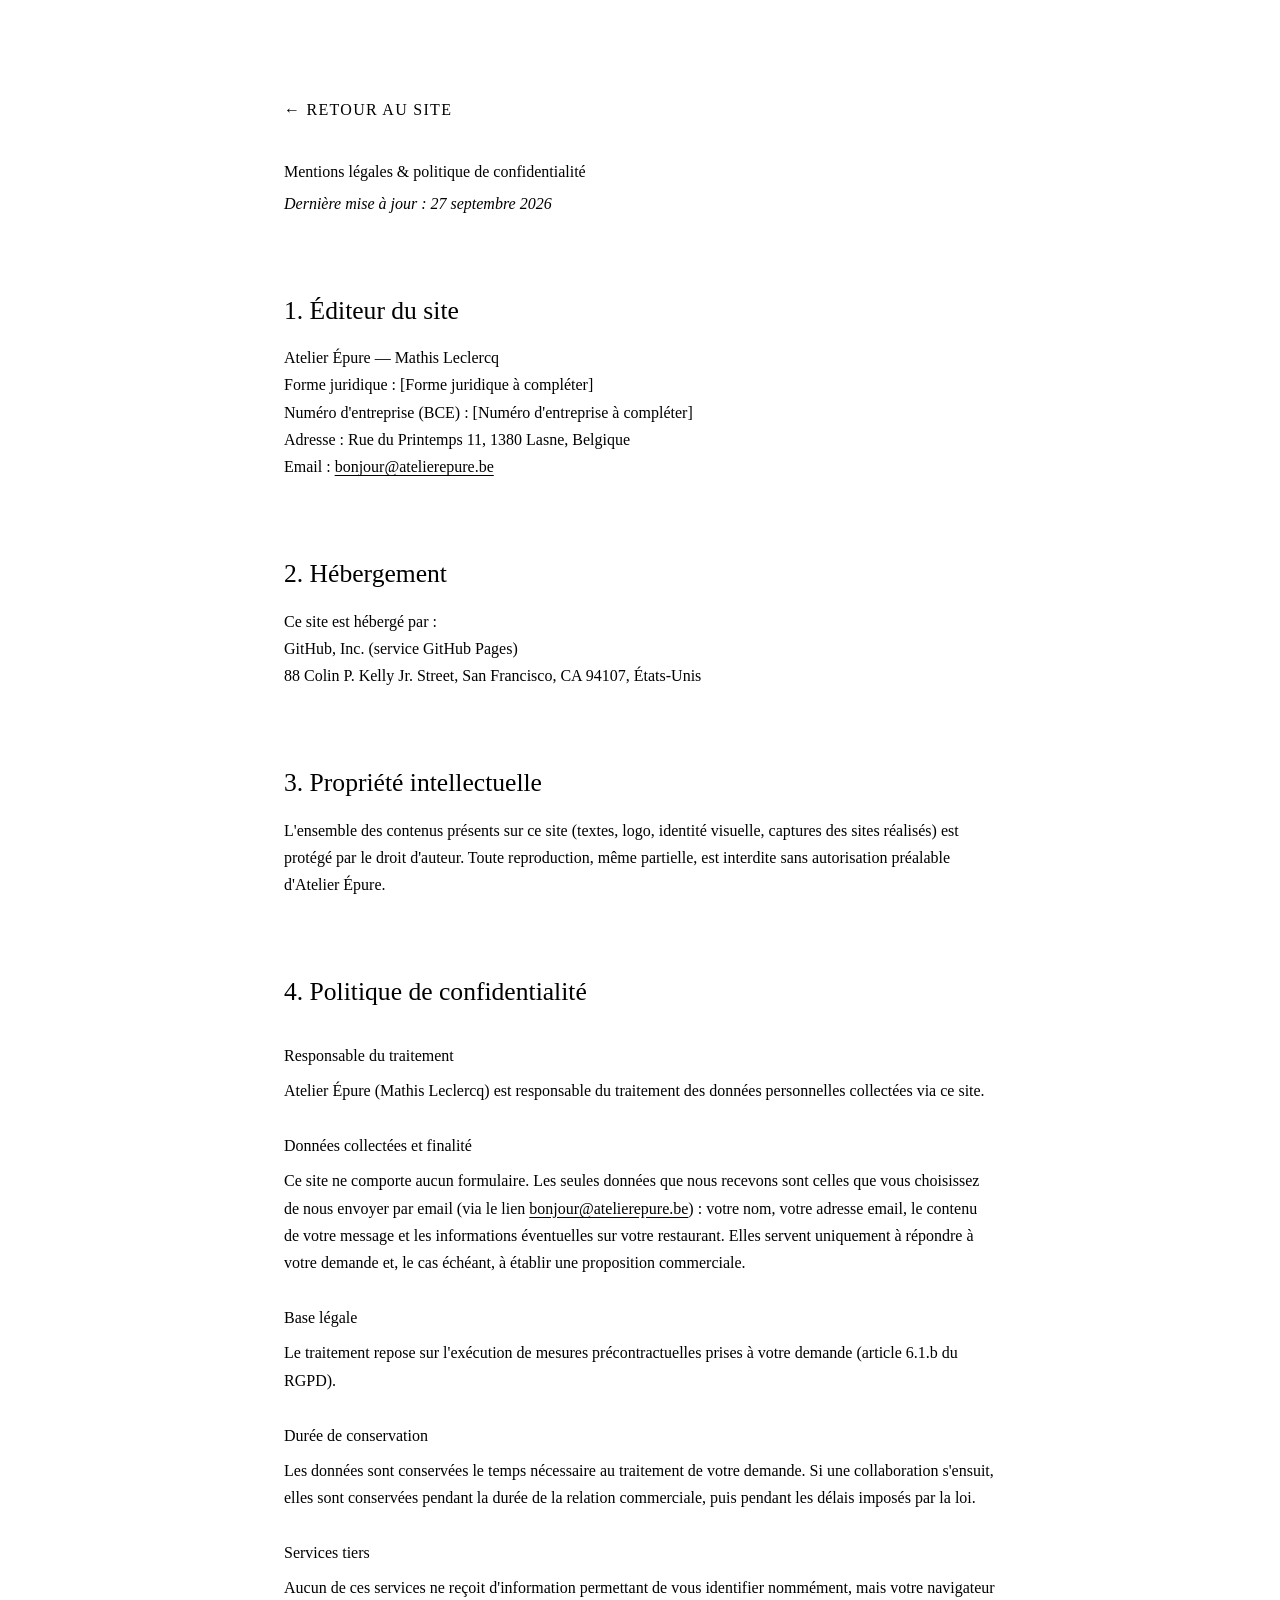
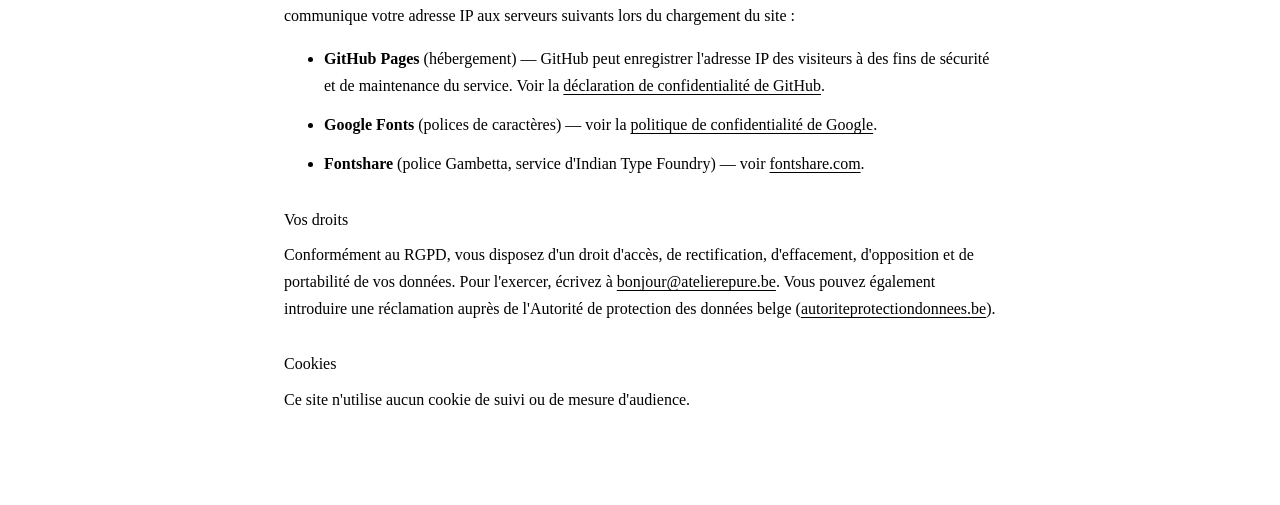
==== mentions-legales.html @ 91c4a490 "Ajout mentions légales & politique de confidentialité (RGPD) Nouvelle page mentions-legales.html + l" ====
<!DOCTYPE html>
<html lang="fr">
<head>
<meta charset="UTF-8">
<meta name="viewport" content="width=device-width, initial-scale=1.0">
<title>Mentions légales & confidentialité — Atelier Épure</title>
<meta name="description" content="Mentions légales et politique de confidentialité d'Atelier Épure.">
<meta name="robots" content="noindex, follow">

<link rel="icon" type="image/png" href="assets/favicon.png?v=5">
<link rel="apple-touch-icon" href="assets/favicon.png?v=5">

<link rel="preconnect" href="https://fonts.googleapis.com">
<link rel="preconnect" href="https://fonts.gstatic.com" crossorigin>
<link rel="preconnect" href="https://api.fontshare.com">
<link rel="preconnect" href="https://cdn.fontshare.com" crossorigin>
<link href="https://fonts.googleapis.com/css2?family=Hanken+Grotesk:wght@300;400;500;600&family=Space+Mono:wght@400;700&display=swap" rel="stylesheet">
<link href="https://api.fontshare.com/v2/css?f[]=gambetta@300,301&display=swap" rel="stylesheet">

<link rel="stylesheet" href="brand.css?v=3">

<style>
  /* Page légale : texte long, sobre — tokens de brand.css uniquement */
  * { box-sizing: border-box; }
  body { margin: 0; background: var(--ae-papier); color: var(--ae-encre); font-family: var(--ae-font-corps); font-size: var(--ae-t-corps); line-height: 1.7; }
  .legal-page { max-width: 760px; margin: 0 auto; padding: 96px 24px 80px; }
  .legal-page a { color: var(--ae-ocre-fonce); text-decoration: underline; text-underline-offset: 3px; }
  .legal-page .retour { display: inline-block; margin-bottom: 40px; font-family: var(--ae-font-mono); font-size: var(--ae-t-label); text-transform: uppercase; letter-spacing: .08em; text-decoration: none; }
  .legal-page h1 { font-family: var(--ae-font-display); font-weight: var(--ae-poids-display); font-size: var(--ae-t-h3); letter-spacing: var(--ae-tracking-titre); line-height: 1.15; margin: 0 0 8px; }
  .legal-page h2 { font-family: var(--ae-font-display); font-weight: var(--ae-poids-display); font-size: 1.6rem; margin: 48px 0 12px; padding-top: 24px; border-top: 1px solid var(--ae-hair); }
  .legal-page h3 { font-size: 1rem; font-weight: var(--ae-poids-corps-md); margin: 28px 0 8px; }
  .legal-page p, .legal-page li { margin: 0 0 12px; }
  .legal-page .maj { color: var(--ae-encre-60); font-size: var(--ae-t-petit); }
</style>
</head>
<body>

<main class="legal-page">
  <a href="index.html" class="retour">&larr; Retour au site</a>

  <h1>Mentions légales & politique de confidentialité</h1>
  <p class="maj"><em>Dernière mise à jour : 27 septembre 2026</em></p>

  <h2>1. Éditeur du site</h2>
  <p>
    Atelier Épure — Mathis Leclercq<br>
    Forme juridique : [Forme juridique à compléter]<br>
    Numéro d'entreprise (BCE) : [Numéro d'entreprise à compléter]<br>
    Adresse : Rue du Printemps 11, 1380 Lasne, Belgique<br>
    Email : <a href="mailto:bonjour@atelierepure.be">bonjour@atelierepure.be</a>
  </p>

  <h2>2. Hébergement</h2>
  <p>
    Ce site est hébergé par :<br>
    GitHub, Inc. (service GitHub Pages)<br>
    88 Colin P. Kelly Jr. Street, San Francisco, CA 94107, États-Unis
  </p>
  <!-- Migration vers Hostinger : remplacer le paragraphe ci-dessus par
  <p>
    Ce site est hébergé par :<br>
    HOSTINGER INTERNATIONAL LIMITED<br>
    Société de droit chypriote<br>
    Siège social : 61 Lordou Vironos str., 6023 Larnaca, Chypre
  </p>
  et retirer la mention GitHub Pages de la section « Services tiers » plus bas. -->

  <h2>3. Propriété intellectuelle</h2>
  <p>
    L'ensemble des contenus présents sur ce site (textes, logo, identité visuelle, captures des sites réalisés) est protégé
    par le droit d'auteur. Toute reproduction, même partielle, est interdite sans autorisation préalable d'Atelier Épure.
  </p>

  <h2>4. Politique de confidentialité</h2>

  <h3>Responsable du traitement</h3>
  <p>Atelier Épure (Mathis Leclercq) est responsable du traitement des données personnelles collectées via ce site.</p>

  <h3>Données collectées et finalité</h3>
  <p>
    Ce site ne comporte aucun formulaire. Les seules données que nous recevons sont celles que vous choisissez de nous
    envoyer par email (via le lien <a href="mailto:bonjour@atelierepure.be">bonjour@atelierepure.be</a>) : votre nom,
    votre adresse email, le contenu de votre message et les informations éventuelles sur votre restaurant. Elles servent
    uniquement à répondre à votre demande et, le cas échéant, à établir une proposition commerciale.
  </p>

  <h3>Base légale</h3>
  <p>Le traitement repose sur l'exécution de mesures précontractuelles prises à votre demande (article 6.1.b du RGPD).</p>

  <h3>Durée de conservation</h3>
  <p>
    Les données sont conservées le temps nécessaire au traitement de votre demande. Si une collaboration s'ensuit, elles
    sont conservées pendant la durée de la relation commerciale, puis pendant les délais imposés par la loi.
  </p>

  <h3>Services tiers</h3>
  <p>
    Aucun de ces services ne reçoit d'information permettant de vous identifier nommément, mais votre navigateur
    communique votre adresse IP aux serveurs suivants lors du chargement du site :
  </p>
  <ul>
    <li>
      <strong>GitHub Pages</strong> (hébergement) — GitHub peut enregistrer l'adresse IP des visiteurs à des fins de
      sécurité et de maintenance du service. Voir la
      <a href="https://docs.github.com/fr/site-policy/privacy-policies/github-general-privacy-statement" target="_blank" rel="noopener">déclaration de confidentialité de GitHub</a>.
    </li>
    <li>
      <strong>Google Fonts</strong> (polices de caractères) — voir la
      <a href="https://policies.google.com/privacy" target="_blank" rel="noopener">politique de confidentialité de Google</a>.
    </li>
    <li>
      <strong>Fontshare</strong> (police Gambetta, service d'Indian Type Foundry) — voir
      <a href="https://www.fontshare.com" target="_blank" rel="noopener">fontshare.com</a>.
    </li>
  </ul>

  <h3>Vos droits</h3>
  <p>
    Conformément au RGPD, vous disposez d'un droit d'accès, de rectification, d'effacement, d'opposition et de
    portabilité de vos données. Pour l'exercer, écrivez à <a href="mailto:bonjour@atelierepure.be">bonjour@atelierepure.be</a>.
    Vous pouvez également introduire une réclamation auprès de l'Autorité de protection des données belge
    (<a href="https://www.autoriteprotectiondonnees.be" target="_blank" rel="noopener">autoriteprotectiondonnees.be</a>).
  </p>

  <h3>Cookies</h3>
  <p>Ce site n'utilise aucun cookie de suivi ou de mesure d'audience.</p>
</main>

</body>
</html>
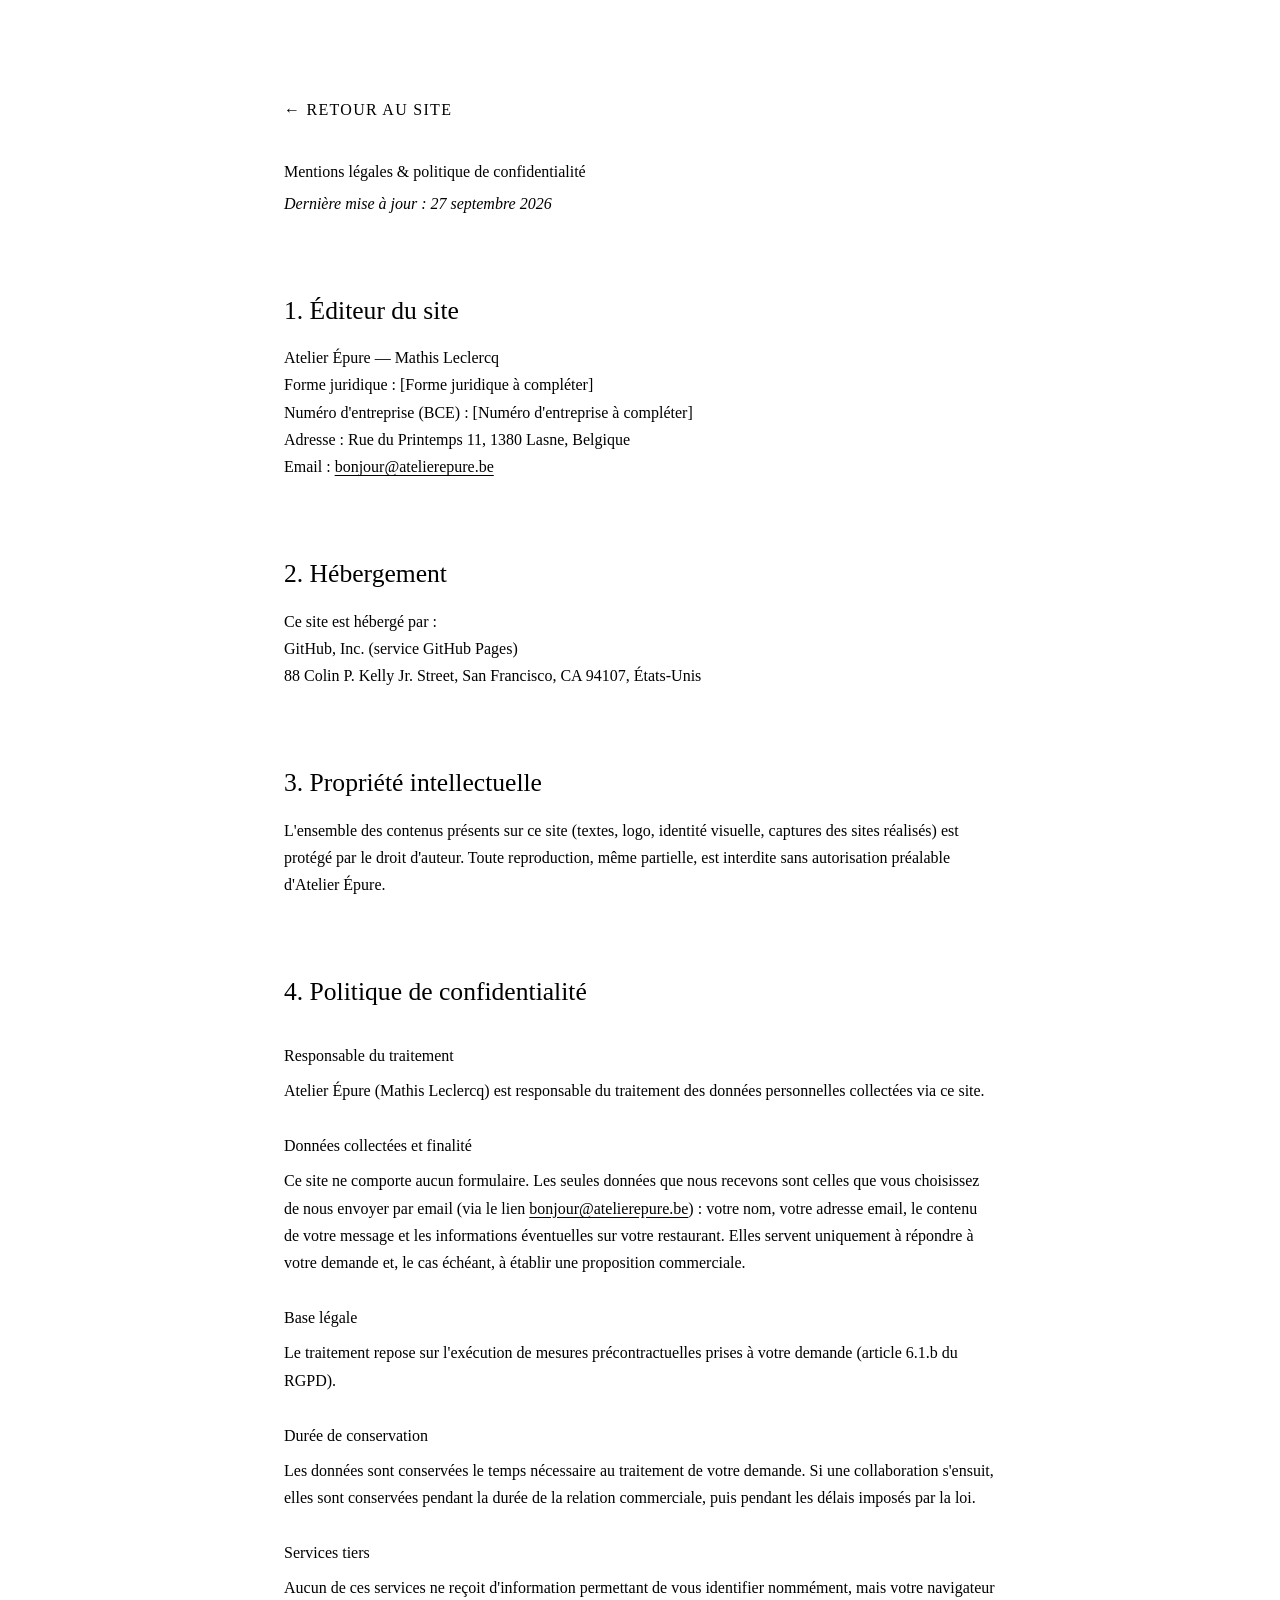
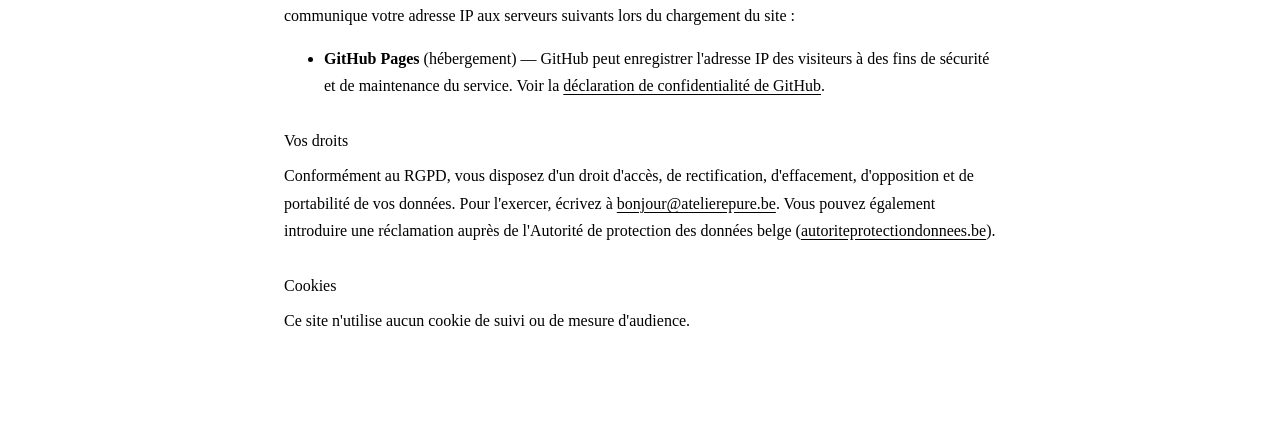
==== commit 22ec2723: "Polices auto-hébergées (RGPD) — plus d'appel à Google Fonts / Fontshare Polices téléchargées dans as" ====
--- a/mentions-legales.html
+++ b/mentions-legales.html
@@ -10,12 +10,7 @@
 <link rel="icon" type="image/png" href="assets/favicon.png?v=5">
 <link rel="apple-touch-icon" href="assets/favicon.png?v=5">
 
-<link rel="preconnect" href="https://fonts.googleapis.com">
-<link rel="preconnect" href="https://fonts.gstatic.com" crossorigin>
-<link rel="preconnect" href="https://api.fontshare.com">
-<link rel="preconnect" href="https://cdn.fontshare.com" crossorigin>
-<link href="https://fonts.googleapis.com/css2?family=Hanken+Grotesk:wght@300;400;500;600&family=Space+Mono:wght@400;700&display=swap" rel="stylesheet">
-<link href="https://api.fontshare.com/v2/css?f[]=gambetta@300,301&display=swap" rel="stylesheet">
+<link rel="stylesheet" href="assets/fonts/fonts.css?v=1">
 
 <link rel="stylesheet" href="brand.css?v=3">
 
@@ -63,7 +58,7 @@
     Société de droit chypriote<br>
     Siège social : 61 Lordou Vironos str., 6023 Larnaca, Chypre
   </p>
-  et retirer la mention GitHub Pages de la section « Services tiers » plus bas. -->
+  et, dans « Services tiers » plus bas, remplacer la liste par : « Ce site ne fait appel à aucun service tiers. » -->
 
   <h2>3. Propriété intellectuelle</h2>
   <p>
@@ -104,14 +99,6 @@
       sécurité et de maintenance du service. Voir la
       <a href="https://docs.github.com/fr/site-policy/privacy-policies/github-general-privacy-statement" target="_blank" rel="noopener">déclaration de confidentialité de GitHub</a>.
     </li>
-    <li>
-      <strong>Google Fonts</strong> (polices de caractères) — voir la
-      <a href="https://policies.google.com/privacy" target="_blank" rel="noopener">politique de confidentialité de Google</a>.
-    </li>
-    <li>
-      <strong>Fontshare</strong> (police Gambetta, service d'Indian Type Foundry) — voir
-      <a href="https://www.fontshare.com" target="_blank" rel="noopener">fontshare.com</a>.
-    </li>
   </ul>
 
   <h3>Vos droits</h3>
--- a/assets/fonts/fonts.css
+++ b/assets/fonts/fonts.css
@@ -0,0 +1,111 @@
+/* Polices auto-hébergées — générées par resto-site-builder/scripts/self-host-fonts.py */
+@font-face {
+  font-family: 'Hanken Grotesk';
+  font-style: normal;
+  font-weight: 300;
+  font-display: swap;
+  src: url('hanken-grotesk-300-latin-ext.woff2') format('woff2');
+  unicode-range: U+0100-02BA, U+02BD-02C5, U+02C7-02CC, U+02CE-02D7, U+02DD-02FF, U+0304, U+0308, U+0329, U+1D00-1DBF, U+1E00-1E9F, U+1EF2-1EFF, U+2020, U+20A0-20AB, U+20AD-20C0, U+2113, U+2C60-2C7F, U+A720-A7FF;
+}
+@font-face {
+  font-family: 'Hanken Grotesk';
+  font-style: normal;
+  font-weight: 300;
+  font-display: swap;
+  src: url('hanken-grotesk-300-latin.woff2') format('woff2');
+  unicode-range: U+0000-00FF, U+0131, U+0152-0153, U+02BB-02BC, U+02C6, U+02DA, U+02DC, U+0304, U+0308, U+0329, U+2000-206F, U+20AC, U+2122, U+2191, U+2193, U+2212, U+2215, U+FEFF, U+FFFD;
+}
+@font-face {
+  font-family: 'Hanken Grotesk';
+  font-style: normal;
+  font-weight: 400;
+  font-display: swap;
+  src: url('hanken-grotesk-300-latin-ext.woff2') format('woff2');
+  unicode-range: U+0100-02BA, U+02BD-02C5, U+02C7-02CC, U+02CE-02D7, U+02DD-02FF, U+0304, U+0308, U+0329, U+1D00-1DBF, U+1E00-1E9F, U+1EF2-1EFF, U+2020, U+20A0-20AB, U+20AD-20C0, U+2113, U+2C60-2C7F, U+A720-A7FF;
+}
+@font-face {
+  font-family: 'Hanken Grotesk';
+  font-style: normal;
+  font-weight: 400;
+  font-display: swap;
+  src: url('hanken-grotesk-300-latin.woff2') format('woff2');
+  unicode-range: U+0000-00FF, U+0131, U+0152-0153, U+02BB-02BC, U+02C6, U+02DA, U+02DC, U+0304, U+0308, U+0329, U+2000-206F, U+20AC, U+2122, U+2191, U+2193, U+2212, U+2215, U+FEFF, U+FFFD;
+}
+@font-face {
+  font-family: 'Hanken Grotesk';
+  font-style: normal;
+  font-weight: 500;
+  font-display: swap;
+  src: url('hanken-grotesk-300-latin-ext.woff2') format('woff2');
+  unicode-range: U+0100-02BA, U+02BD-02C5, U+02C7-02CC, U+02CE-02D7, U+02DD-02FF, U+0304, U+0308, U+0329, U+1D00-1DBF, U+1E00-1E9F, U+1EF2-1EFF, U+2020, U+20A0-20AB, U+20AD-20C0, U+2113, U+2C60-2C7F, U+A720-A7FF;
+}
+@font-face {
+  font-family: 'Hanken Grotesk';
+  font-style: normal;
+  font-weight: 500;
+  font-display: swap;
+  src: url('hanken-grotesk-300-latin.woff2') format('woff2');
+  unicode-range: U+0000-00FF, U+0131, U+0152-0153, U+02BB-02BC, U+02C6, U+02DA, U+02DC, U+0304, U+0308, U+0329, U+2000-206F, U+20AC, U+2122, U+2191, U+2193, U+2212, U+2215, U+FEFF, U+FFFD;
+}
+@font-face {
+  font-family: 'Hanken Grotesk';
+  font-style: normal;
+  font-weight: 600;
+  font-display: swap;
+  src: url('hanken-grotesk-300-latin-ext.woff2') format('woff2');
+  unicode-range: U+0100-02BA, U+02BD-02C5, U+02C7-02CC, U+02CE-02D7, U+02DD-02FF, U+0304, U+0308, U+0329, U+1D00-1DBF, U+1E00-1E9F, U+1EF2-1EFF, U+2020, U+20A0-20AB, U+20AD-20C0, U+2113, U+2C60-2C7F, U+A720-A7FF;
+}
+@font-face {
+  font-family: 'Hanken Grotesk';
+  font-style: normal;
+  font-weight: 600;
+  font-display: swap;
+  src: url('hanken-grotesk-300-latin.woff2') format('woff2');
+  unicode-range: U+0000-00FF, U+0131, U+0152-0153, U+02BB-02BC, U+02C6, U+02DA, U+02DC, U+0304, U+0308, U+0329, U+2000-206F, U+20AC, U+2122, U+2191, U+2193, U+2212, U+2215, U+FEFF, U+FFFD;
+}
+@font-face {
+  font-family: 'Space Mono';
+  font-style: normal;
+  font-weight: 400;
+  font-display: swap;
+  src: url('space-mono-400-latin-ext.woff2') format('woff2');
+  unicode-range: U+0100-02BA, U+02BD-02C5, U+02C7-02CC, U+02CE-02D7, U+02DD-02FF, U+0304, U+0308, U+0329, U+1D00-1DBF, U+1E00-1E9F, U+1EF2-1EFF, U+2020, U+20A0-20AB, U+20AD-20C0, U+2113, U+2C60-2C7F, U+A720-A7FF;
+}
+@font-face {
+  font-family: 'Space Mono';
+  font-style: normal;
+  font-weight: 400;
+  font-display: swap;
+  src: url('space-mono-400-latin.woff2') format('woff2');
+  unicode-range: U+0000-00FF, U+0131, U+0152-0153, U+02BB-02BC, U+02C6, U+02DA, U+02DC, U+0304, U+0308, U+0329, U+2000-206F, U+20AC, U+2122, U+2191, U+2193, U+2212, U+2215, U+FEFF, U+FFFD;
+}
+@font-face {
+  font-family: 'Space Mono';
+  font-style: normal;
+  font-weight: 700;
+  font-display: swap;
+  src: url('space-mono-700-latin-ext.woff2') format('woff2');
+  unicode-range: U+0100-02BA, U+02BD-02C5, U+02C7-02CC, U+02CE-02D7, U+02DD-02FF, U+0304, U+0308, U+0329, U+1D00-1DBF, U+1E00-1E9F, U+1EF2-1EFF, U+2020, U+20A0-20AB, U+20AD-20C0, U+2113, U+2C60-2C7F, U+A720-A7FF;
+}
+@font-face {
+  font-family: 'Space Mono';
+  font-style: normal;
+  font-weight: 700;
+  font-display: swap;
+  src: url('space-mono-700-latin.woff2') format('woff2');
+  unicode-range: U+0000-00FF, U+0131, U+0152-0153, U+02BB-02BC, U+02C6, U+02DA, U+02DC, U+0304, U+0308, U+0329, U+2000-206F, U+20AC, U+2122, U+2191, U+2193, U+2212, U+2215, U+FEFF, U+FFFD;
+}
+@font-face {
+  font-family: 'Gambetta';
+  src: url('gambetta-300.woff2') format('woff2');
+  font-weight: 300;
+  font-display: swap;
+  font-style: normal;
+}
+@font-face {
+  font-family: 'Gambetta';
+  src: url('gambetta-300-italic.woff2') format('woff2');
+  font-weight: 300;
+  font-display: swap;
+  font-style: italic;
+}
